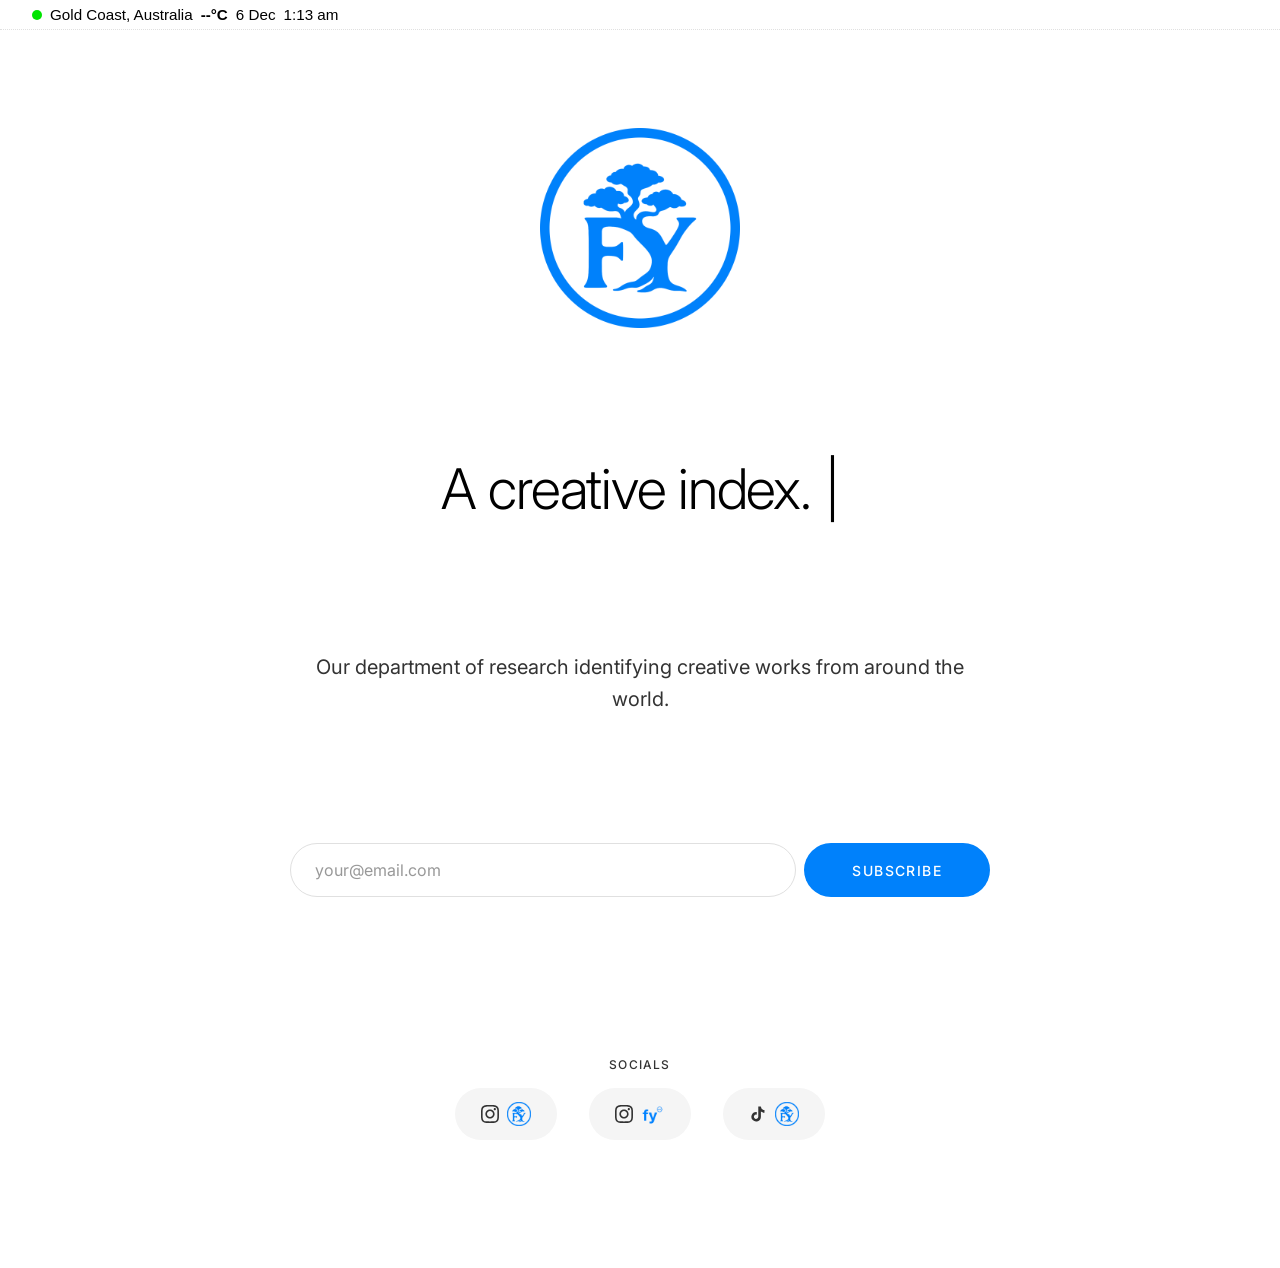
==== index.html @ 46183fb9 "Update" ====
<!DOCTYPE html>
<html lang="en">
<head>
    <meta charset="UTF-8">
    <meta name="viewport" content="width=device-width, initial-scale=1.0, maximum-scale=1.0, user-scalable=no, viewport-fit=cover">
    <meta name="apple-mobile-web-app-capable" content="yes">
    <meta name="apple-mobile-web-app-status-bar-style" content="black-translucent">
    <meta name="format-detection" content="telephone=no">
    <title>FUTUREYOU - A Creative Index</title>
    <meta name="description" content="Our department of research identifying creative works from around the world.">

    <!-- Favicon -->
    <link rel="icon" type="image/png" href="./public/futureyou-logo-green.png">
    <link rel="apple-touch-icon" href="./public/futureyou-logo-green.png">

    <!-- Google Fonts - Inter -->
    <link rel="preconnect" href="https://fonts.googleapis.com">
    <link rel="preconnect" href="https://fonts.gstatic.com" crossorigin>
    <link href="https://fonts.googleapis.com/css2?family=Inter:wght@300;400;500;600&display=swap" rel="stylesheet">

    <link rel="stylesheet" href="styles.css">
</head>
<body>
    <navbar class="site-navbar">
        <!-- This holds the live location, date, and time -->
  <div class="header-meta">
    <!-- This small green dot copies that Hidden-style live status look -->
    <span class="status-dot"></span> 
    <!-- This is where JavaScript will insert the timezone/location text -->
    <span id="header-location">Gold Coast</span>
    <span id="header-temp">--°C</span>
    <!-- Date and time grouped so they stay on the same line when wrapping -->
    <span class="header-datetime"><span id="header-date">Loading date...</span><span id="header-time">Loading time...</span></span>
  </div>
  </navbar>
    <main class="gallery-container">
        <!-- Logo Section -->
        <header class="logo-section">
            <img src="./public/futureyou-logo-green.png" alt="Future You" class="brand-logo">
        </header>

        <!-- Tagline -->
        <section class="tagline-section">
            <h1 class="tagline">
                <span id="typewriter"></span>
                <span class="cursor">|</span>
            </h1>
        </section>

        <!-- Description -->
        <section class="description-section">
            <p class="description">Our department of research identifying creative works from around the world.</p>
        </section>

        <!-- Email Form -->
        <section class="email-section">
            <div id="mc_embed_signup">
                <form action="https://futureyoupsd.us2.list-manage.com/subscribe/post?u=0abd978b85418b3a0f5584ee5&amp;id=96c06edeb6&amp;f_id=0019c2e1f0"
                      method="post"
                      id="mc-embedded-subscribe-form"
                      name="mc-embedded-subscribe-form"
                      class="validate email-form"
                      target="_blank"
                      novalidate>
                    <div class="form-group">
                        <input type="email"
                               name="EMAIL"
                               class="required email"
                               id="mce-EMAIL"
                               required
                               placeholder="your@email.com"
                               aria-label="Email address">
                        <button type="submit"
                                name="subscribe"
                                id="mc-embedded-subscribe"
                                class="subscribe-btn">
                            Subscribe
                        </button>
                    </div>

                    <!-- Honeypot field -->
                    <div aria-hidden="true" style="position: absolute; left: -5000px;">
                        <input type="text" name="b_0abd978b85418b3a0f5584ee5_96c06edeb6" tabindex="-1" value="">
                    </div>

                    <!-- Response messages -->
                    <div id="mce-responses" class="clear foot">
                        <div class="response" id="mce-error-response" style="display: none;"></div>
                        <div class="response" id="mce-success-response" style="display: none;"></div>
                    </div>
                </form>
            </div>
        </section>

        <!-- Footer -->
        <footer class="gallery-footer">
            <h4 class="footer-heading">Socials</h4>
            <div class="social-links">
                <a href="https://www.instagram.com/futureyou.rsrchdpt/" target="_blank" rel="noopener noreferrer" class="social-link">
                    <svg class="social-icon" viewBox="0 0 24 24" fill="currentColor">
                        <path d="M12 2.163c3.204 0 3.584.012 4.85.07 3.252.148 4.771 1.691 4.919 4.919.058 1.265.069 1.645.069 4.849 0 3.205-.012 3.584-.069 4.849-.149 3.225-1.664 4.771-4.919 4.919-1.266.058-1.644.07-4.85.07-3.204 0-3.584-.012-4.849-.07-3.26-.149-4.771-1.699-4.919-4.92-.058-1.265-.07-1.644-.07-4.849 0-3.204.013-3.583.07-4.849.149-3.227 1.664-4.771 4.919-4.919 1.266-.057 1.645-.069 4.849-.069zm0-2.163c-3.259 0-3.667.014-4.947.072-4.358.2-6.78 2.618-6.98 6.98-.059 1.281-.073 1.689-.073 4.948 0 3.259.014 3.668.072 4.948.2 4.358 2.618 6.78 6.98 6.98 1.281.058 1.689.072 4.948.072 3.259 0 3.668-.014 4.948-.072 4.354-.2 6.782-2.618 6.979-6.98.059-1.28.073-1.689.073-4.948 0-3.259-.014-3.667-.072-4.947-.196-4.354-2.617-6.78-6.979-6.98-1.281-.059-1.69-.073-4.949-.073zm0 5.838c-3.403 0-6.162 2.759-6.162 6.162s2.759 6.163 6.162 6.163 6.162-2.759 6.162-6.163c0-3.403-2.759-6.162-6.162-6.162zm0 10.162c-2.209 0-4-1.79-4-4 0-2.209 1.791-4 4-4s4 1.791 4 4c0 2.21-1.791 4-4 4zm6.406-11.845c-.796 0-1.441.645-1.441 1.44s.645 1.44 1.441 1.44c.795 0 1.439-.645 1.439-1.44s-.644-1.44-1.439-1.44z"/>
                    </svg>
                    <img src="./public/futureyou-logo-green.png" alt="FutureYou Research Department" class="brand-icon">
                </a>
                <a href="https://www.instagram.com/futureyou.psd/" target="_blank" rel="noopener noreferrer" class="social-link">
                    <svg class="social-icon" viewBox="0 0 24 24" fill="currentColor">
                        <path d="M12 2.163c3.204 0 3.584.012 4.85.07 3.252.148 4.771 1.691 4.919 4.919.058 1.265.069 1.645.069 4.849 0 3.205-.012 3.584-.069 4.849-.149 3.225-1.664 4.771-4.919 4.919-1.266.058-1.644.07-4.85.07-3.204 0-3.584-.012-4.849-.07-3.26-.149-4.771-1.699-4.919-4.92-.058-1.265-.07-1.644-.07-4.849 0-3.204.013-3.583.07-4.849.149-3.227 1.664-4.771 4.919-4.919 1.266-.057 1.645-.069 4.849-.069zm0-2.163c-3.259 0-3.667.014-4.947.072-4.358.2-6.78 2.618-6.98 6.98-.059 1.281-.073 1.689-.073 4.948 0 3.259.014 3.668.072 4.948.2 4.358 2.618 6.78 6.98 6.98 1.281.058 1.689.072 4.948.072 3.259 0 3.668-.014 4.948-.072 4.354-.2 6.782-2.618 6.979-6.98.059-1.28.073-1.689.073-4.948 0-3.259-.014-3.667-.072-4.947-.196-4.354-2.617-6.78-6.979-6.98-1.281-.059-1.69-.073-4.949-.073zm0 5.838c-3.403 0-6.162 2.759-6.162 6.162s2.759 6.163 6.162 6.163 6.162-2.759 6.162-6.163c0-3.403-2.759-6.162-6.162-6.162zm0 10.162c-2.209 0-4-1.79-4-4 0-2.209 1.791-4 4-4s4 1.791 4 4c0 2.21-1.791 4-4 4zm6.406-11.845c-.796 0-1.441.645-1.441 1.44s.645 1.44 1.441 1.44c.795 0 1.439-.645 1.439-1.44s-.644-1.44-1.439-1.44z"/>
                    </svg>
                    <img src="./public/fypsd26logo.png" alt="FutureYou PSD" class="brand-icon">
                </a>
                <a href="https://www.tiktok.com/@futureyou_rsrchdpt" target="_blank" rel="noopener noreferrer" class="social-link">
                    <svg class="social-icon" viewBox="0 0 24 24" fill="currentColor">
                        <path d="M19.59 6.69a4.83 4.83 0 0 1-3.77-4.25V2h-3.45v13.67a2.89 2.89 0 0 1-5.2 1.74 2.89 2.89 0 0 1 2.31-4.64 2.93 2.93 0 0 1 .88.13V9.4a6.84 6.84 0 0 0-1-.05A6.33 6.33 0 0 0 5 20.1a6.34 6.34 0 0 0 10.86-4.43v-7a8.16 8.16 0 0 0 4.77 1.52v-3.4a4.85 4.85 0 0 1-1-.1z"/>
                    </svg>
                    <img src="./public/futureyou-logo-green.png" alt="FutureYou Research Department" class="brand-icon">
                </a>
            </div>
        </footer>
    </main>

    <script src="script.js"></script>
</body>
</html>
---- styles.css ----
/* ===================================
   FUTUREYOU - Premium Art Gallery Landing Page
   Design: Minimal, luxury, black & white with blue accents
   =================================== */

/* CSS Variables - Design System */
:root {
  /* Colors */
  --color-white: #FFFFFF;
  --color-black: #000000;
  --color-gray-light: #F5F5F5;
  --color-gray-medium: #E0E0E0;
  --color-gray-dark: #333333;
  --color-blue: #0081fb;
  --color-blue-hover: #0070db;
  --color-blue-active: #0060bb;

  /* Spacing (8px base) */
  --space-xs: 0.5rem;     /* 8px */
  --space-sm: 1rem;       /* 16px */
  --space-md: 2rem;       /* 32px */
  --space-lg: 4rem;       /* 64px */
  --space-xl: 6rem;       /* 96px */
  --space-2xl: 8rem;      /* 128px */

  /* Typography */
  --font-primary: 'Inter', -apple-system, BlinkMacSystemFont, 'SF Pro Display', 'Helvetica Neue', Arial, sans-serif;

  /* Transitions */
  --transition-fast: 150ms cubic-bezier(0.4, 0, 0.2, 1);
  --transition-normal: 300ms cubic-bezier(0.4, 0, 0.2, 1);
  --transition-slow: 500ms cubic-bezier(0.4, 0, 0.2, 1);
}

/* ===================================
   Reset & Base Styles
   =================================== */

*,
*::before,
*::after {
  margin: 0;
  padding: 0;
  box-sizing: border-box;
}

html {
  scroll-behavior: smooth;
}

body {
  font-family: var(--font-primary);
  color: var(--color-black);
  background: var(--color-white);
  -webkit-font-smoothing: antialiased;
  -moz-osx-font-smoothing: grayscale;
  overflow-x: hidden;
}

.site-navbar {
  position: fixed;
  top: 0;
  left: 0;
  padding: 6px var(--space-md);
  width: 100%;
  background: var(--color-white);
  border-bottom: 1px dotted var(--color-gray-medium);
  z-index: 1000;
}

  /* This styles the middle meta section */
  .header-meta {
    display: flex; /* Places the dot and text in a row */
    align-items: center; /* Vertically aligns them */
    gap: 0.5rem; /* Adds space between each item */
    font-size: 0.95rem; /* Slightly smaller text */
    font-weight: 500; /* Gives the text medium thickness */
    max-width: var(--max); /* Match page width */
    margin: 0 auto; /* Center */
    padding: 14px var(--pad); /* Spacing */
    font-family: "Helvetica Neue", sans-serif; /* A bit more personality for the meta */
  }
  
  .header-datetime {
    display: flex;
    flex-wrap: nowrap; /* Keeps date and time on the same line */
    justify-content: flex-start; /* Aligns date and time to the left */
    flex-basis: auto; /* Allows date and time to take up necessary space without forcing it to wrap */
    gap: 0.5rem;
    color: var(--muted);
  }
  
  /* This creates the small green live-status dot */
  @keyframes pulse {
    0%, 100% { box-shadow: 0 0 0 0 rgba(0, 228, 0, 0.5); }
    50%       { box-shadow: 0 0 0 5px rgba(0, 228, 0, 0); }
  }
  
  .status-dot {
    width: 10px;
    height: 10px;
    background-color: rgb(0, 228, 0);
    border-radius: 50%;
    display: inline-block;
    transition: 0.5s ease;
    animation: pulse 2s ease-in-out infinite;
  }
  
  .status-dot:hover {
    background-color: rgb(0, 200, 0); /* Darkens the dot on hover for interactivity */
    transform: scale(1.5); /* Slightly enlarges the dot on hover */
  }
  
  /* This styles the temperature text */
  #header-temp {
    font-weight: 600;
  }
  
  /* This improves the layout on smaller screens */
  @media (max-width: 768px) {
    .header-meta {
      flex-direction: row; /* Stacks the items vertically on small screens */
      align-items: flex-start; /* Aligns items to the left */
      justify-content: center;
    }
  }

img {
  max-width: 100%;
  height: auto;
  display: block;
}

button {
  font-family: inherit;
  border: none;
  cursor: pointer;
}

input {
  font-family: inherit;
}

a {
  text-decoration: none;
  color: inherit;
}

/* ===================================
   Main Layout
   =================================== */

.gallery-container {
  min-height: 100vh;
  min-height: 100dvh; /* Dynamic viewport height for mobile */
  display: flex;
  flex-direction: column;
  justify-content: center;
  align-items: center;
  padding: var(--space-lg) var(--space-md);
  gap: var(--space-xl);
}

.logo-section,
.tagline-section,
.description-section,
.email-section {
  width: 100%;
  max-width: 600px;
  text-align: center;
}

/* ===================================
   Logo Section
   =================================== */

.logo-section {
  display: flex;
  justify-content: center;
  align-items: center;
}

.brand-logo {
  width: clamp(120px, 30vw, 200px);
  height: auto;
  object-fit: contain;
}

/* ===================================
   Typography
   =================================== */

.tagline {
  font-size: clamp(2rem, 5vw, 3.5rem);
  font-weight: 300;
  letter-spacing: -0.02em;
  line-height: 1.2;
  color: var(--color-black);
  margin: 0;
}

.cursor {
  display: inline-block;
  animation: blink 1s step-end infinite;
  margin-left: 2px;
}

.cursor.hide {
  opacity: 0;
}

@keyframes blink {
  0%, 50% {
    opacity: 1;
  }
  51%, 100% {
    opacity: 0;
  }
}

.description {
  font-size: clamp(1rem, 2vw, 1.25rem);
  font-weight: 400;
  line-height: 1.6;
  color: var(--color-gray-dark);
  margin: 0;
}

/* ===================================
   Email Form
   =================================== */

.email-section {
  width: 100%;
}

#mc_embed_signup {
  width: 100%;
}

.email-form {
  width: 100%;
}

.form-group {
  display: flex;
  flex-direction: column;
  gap: var(--space-xs);
  width: 100%;
}

#mce-EMAIL {
  width: 100%;
  padding: 1rem 1.5rem;
  background: transparent;
  border: 1px solid var(--color-gray-medium);
  border-radius: 50px;
  font-family: var(--font-primary);
  font-size: 16px; /* Prevents iOS zoom */
  color: var(--color-black);
  text-align: center;
  transition: all var(--transition-normal);
}

#mce-EMAIL:focus {
  outline: none;
  border-color: var(--color-blue);
  text-align: left;
  background: var(--color-white);
}

#mce-EMAIL::placeholder {
  color: var(--color-gray-dark);
  opacity: 0.5;
}

/* Input has content - align left */
#mce-EMAIL:not(:placeholder-shown) {
  text-align: left;
}

.subscribe-btn {
  width: 100%;
  padding: 1rem 2rem;
  background: var(--color-blue);
  border: none;
  border-radius: 50px;
  color: var(--color-white);
  font-family: var(--font-primary);
  font-weight: 500;
  font-size: 0.875rem;
  text-transform: uppercase;
  letter-spacing: 0.1em;
  cursor: pointer;
  transition: all var(--transition-normal);
}

.subscribe-btn:hover {
  background: var(--color-blue-hover);
  transform: translateY(-2px);
  box-shadow: 0 4px 12px rgba(0, 129, 251, 0.2);
}

.subscribe-btn:active {
  background: var(--color-blue-active);
  transform: translateY(0);
  box-shadow: 0 2px 6px rgba(0, 129, 251, 0.15);
}

.subscribe-btn:disabled {
  opacity: 0.6;
  cursor: not-allowed;
  transform: none;
}

/* Response messages */
.response {
  margin-top: var(--space-sm);
  padding: 0.75rem 1rem;
  font-size: 0.875rem;
  text-align: center;
  border-radius: 0;
}

#mce-error-response {
  background: #fee;
  color: #c33;
  border: 1px solid #fcc;
}

#mce-success-response {
  background: #efe;
  color: #3c3;
  border: 1px solid #cfc;
}

/* ===================================
   Footer
   =================================== */

.gallery-footer {
  margin-top: auto;
  padding-top: var(--space-md);
  display: flex;
  flex-direction: column;
  align-items: center;
  gap: var(--space-sm);
}

.footer-heading {
  font-size: 0.75rem;
  font-weight: 500;
  text-transform: uppercase;
  letter-spacing: 0.1em;
  color: var(--color-gray-dark);
  margin: 0;
}

.social-links {
  display: flex;
  flex-direction: column;
  gap: var(--space-sm);
  align-items: center;
}

.social-link {
  display: inline-flex;
  align-items: center;
  gap: 0.5rem;
  color: var(--color-gray-dark);
  text-decoration: none;
  font-size: 0.875rem;
  font-weight: 400;
  padding: 0.75rem 1.5rem;
  background: var(--color-gray-light);
  border-radius: 50px;
  border: 2px solid transparent;
  transition: all var(--transition-normal);
}

.social-link:hover {
  color: var(--color-black);
  border-color: var(--color-blue);
  background: var(--color-white);
}

.social-icon {
  width: 18px;
  height: 18px;
  flex-shrink: 0;
  color: inherit;
}

.brand-icon {
  height: 24px;
  width: auto;
  object-fit: contain;
  flex-shrink: 0;
}

/* ===================================
   Animations
   =================================== */

@keyframes fadeInUp {
  from {
    opacity: 0;
    transform: translateY(20px);
  }
  to {
    opacity: 1;
    transform: translateY(0);
  }
}

.logo-section {
  animation: fadeInUp var(--transition-slow) ease-out;
}

.tagline-section {
  animation: fadeInUp var(--transition-slow) ease-out 0.1s both;
}

.description-section {
  animation: fadeInUp var(--transition-slow) ease-out 0.2s both;
}

.email-section {
  animation: fadeInUp var(--transition-slow) ease-out 0.3s both;
}

.gallery-footer {
  animation: fadeInUp var(--transition-slow) ease-out 0.4s both;
}

/* ===================================
   Focus Styles (Accessibility)
   =================================== */

*:focus-visible {
  outline: 2px solid var(--color-blue);
  outline-offset: 2px;
}

button:focus-visible,
input:focus-visible {
  outline: 2px solid var(--color-blue);
  outline-offset: 2px;
}

/* ===================================
   Responsive Breakpoints
   =================================== */

/* Tablet: 768px+ */
@media (min-width: 768px) {
  .gallery-container {
    gap: var(--space-2xl);
    padding: var(--space-xl) var(--space-lg);
  }

  .form-group {
    flex-direction: row;
  }

  #mce-EMAIL {
    flex: 1;
    text-align: left;
  }

  .subscribe-btn {
    width: auto;
    flex-shrink: 0;
    padding: 1rem 3rem;
  }

  .social-links {
    flex-direction: row;
    gap: var(--space-md);
  }
}

/* Desktop: 1024px+ */
@media (min-width: 1024px) {
  .gallery-container {
    padding: var(--space-2xl) var(--space-xl);
  }

  .logo-section,
  .tagline-section,
  .description-section,
  .email-section {
    max-width: 700px;
  }

  .tagline {
    font-size: clamp(2.5rem, 5vw, 3.5rem);
  }

  .description {
    font-size: clamp(1.125rem, 2vw, 1.25rem);
  }
}

/* Large Desktop: 1440px+ */
@media (min-width: 1440px) {
  .gallery-container {
    gap: 10rem;
  }

  .logo-section,
  .tagline-section,
  .description-section,
  .email-section {
    max-width: 800px;
  }

  .brand-logo {
    width: clamp(180px, 30vw, 240px);
  }
}

/* Ultra-wide: 1920px+ */
@media (min-width: 1920px) {
  .gallery-container {
    gap: 12rem;
  }
}

/* ===================================
   Instagram Browser Compatibility
   =================================== */

.instagram-browser #mce-EMAIL {
  text-align: left !important;
}

.instagram-browser #mce-EMAIL:focus {
  -webkit-text-align-last: left !important;
  text-align-last: left !important;
}

/* ===================================
   Accessibility - Reduced Motion
   =================================== */

@media (prefers-reduced-motion: reduce) {
  *,
  *::before,
  *::after {
    animation-duration: 0.01ms !important;
    animation-iteration-count: 1 !important;
    transition-duration: 0.01ms !important;
    scroll-behavior: auto !important;
  }

  .cursor {
    animation: none !important;
  }
}

/* ===================================
   High Contrast Mode Support
   =================================== */

@media (prefers-contrast: high) {
  :root {
    --color-gray-medium: #999999;
  }

  #mce-EMAIL {
    border-width: 2px;
  }

  .subscribe-btn {
    border: 2px solid var(--color-white);
  }
}

/* ===================================
   Print Styles
   =================================== */

@media print {
  .gallery-container {
    min-height: auto;
    padding: 2rem;
  }

  .subscribe-btn {
    display: none;
  }

  * {
    animation: none !important;
    transition: none !important;
  }
}
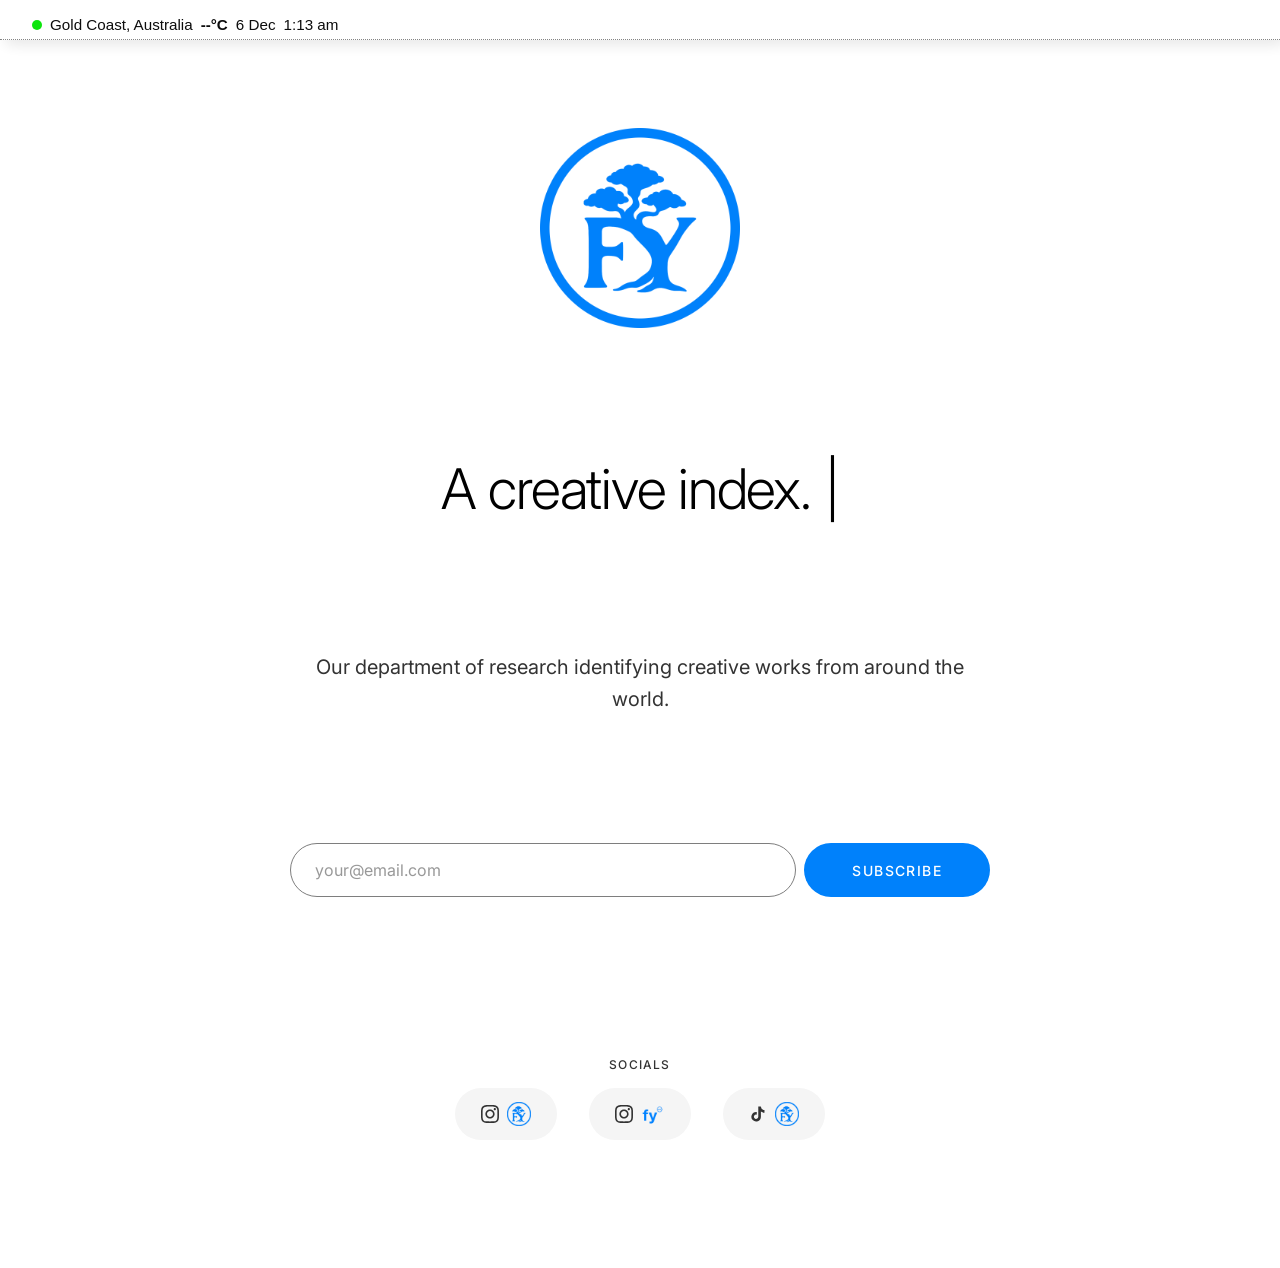
==== commit 9a2bfdb4: "Update" ====
--- a/index.html
+++ b/index.html
@@ -36,7 +36,7 @@
     <main class="gallery-container">
         <!-- Logo Section -->
         <header class="logo-section">
-            <img src="./public/futureyou-logo-green.png" alt="Future You" class="brand-logo">
+            <a href="archive.html"><img src="./public/futureyou-logo-green.png" alt="Future You" class="brand-logo"></a>
         </header>
 
         <!-- Tagline -->
@@ -96,7 +96,7 @@
         <footer class="gallery-footer">
             <h4 class="footer-heading">Socials</h4>
             <div class="social-links">
-                <a href="https://www.instagram.com/futureyou.rsrchdpt/" target="_blank" rel="noopener noreferrer" class="social-link">
+                <a href="https://www.instagram.com/futureyou.rsrch/" target="_blank" rel="noopener noreferrer" class="social-link">
                     <svg class="social-icon" viewBox="0 0 24 24" fill="currentColor">
                         <path d="M12 2.163c3.204 0 3.584.012 4.85.07 3.252.148 4.771 1.691 4.919 4.919.058 1.265.069 1.645.069 4.849 0 3.205-.012 3.584-.069 4.849-.149 3.225-1.664 4.771-4.919 4.919-1.266.058-1.644.07-4.85.07-3.204 0-3.584-.012-4.849-.07-3.26-.149-4.771-1.699-4.919-4.92-.058-1.265-.07-1.644-.07-4.849 0-3.204.013-3.583.07-4.849.149-3.227 1.664-4.771 4.919-4.919 1.266-.057 1.645-.069 4.849-.069zm0-2.163c-3.259 0-3.667.014-4.947.072-4.358.2-6.78 2.618-6.98 6.98-.059 1.281-.073 1.689-.073 4.948 0 3.259.014 3.668.072 4.948.2 4.358 2.618 6.78 6.98 6.98 1.281.058 1.689.072 4.948.072 3.259 0 3.668-.014 4.948-.072 4.354-.2 6.782-2.618 6.979-6.98.059-1.28.073-1.689.073-4.948 0-3.259-.014-3.667-.072-4.947-.196-4.354-2.617-6.78-6.979-6.98-1.281-.059-1.69-.073-4.949-.073zm0 5.838c-3.403 0-6.162 2.759-6.162 6.162s2.759 6.163 6.162 6.163 6.162-2.759 6.162-6.163c0-3.403-2.759-6.162-6.162-6.162zm0 10.162c-2.209 0-4-1.79-4-4 0-2.209 1.791-4 4-4s4 1.791 4 4c0 2.21-1.791 4-4 4zm6.406-11.845c-.796 0-1.441.645-1.441 1.44s.645 1.44 1.441 1.44c.795 0 1.439-.645 1.439-1.44s-.644-1.44-1.439-1.44z"/>
                     </svg>
--- a/styles.css
+++ b/styles.css
@@ -9,7 +9,7 @@
   --color-white: #FFFFFF;
   --color-black: #000000;
   --color-gray-light: #F5F5F5;
-  --color-gray-medium: #E0E0E0;
+  --color-gray-medium: #7e7e7e;
   --color-gray-dark: #333333;
   --color-blue: #0081fb;
   --color-blue-hover: #0070db;
@@ -25,6 +25,7 @@
 
   /* Typography */
   --font-primary: 'Inter', -apple-system, BlinkMacSystemFont, 'SF Pro Display', 'Helvetica Neue', Arial, sans-serif;
+  --font-secondary: 'Helvetica neue', Poppins, -apple-system, BlinkMacSystemFont, 'SF Pro Display', 'Helvetica Neue', Arial, sans-serif;
 
   /* Transitions */
   --transition-fast: 150ms cubic-bezier(0.4, 0, 0.2, 1);
@@ -66,19 +67,181 @@
   background: var(--color-white);
   border-bottom: 1px dotted var(--color-gray-medium);
   z-index: 1000;
+  display: flex;
+  flex-direction: column;
+  align-items: flex-start;
+  opacity: 0.95;
+  box-shadow: 5px 5px 15px rgba(0, 0, 0, 0.1);
+  box-sizing: border-box;
+}
+
+.navbar-top-row {
+  display: flex;
+  align-items: center;
+  justify-content: space-between;
+  width: 100%;
+}
+
+/* Hamburger button */
+.hamburger {
+  background: none;
+  border: none;
+  font-family: var(--font-secondary);
+  font-size: 1rem;
+  font-weight: 500;
+  color: var(--color-black);
+  cursor: pointer;
+  padding: 0;
+  letter-spacing: 0.05em;
+  display: none; /* Hidden on desktop */
+}
+
+/* Mobile menu drawer */
+.mobile-menu {
+  position: fixed;
+  top: 0;
+  right: -100%;
+  width: 260px;
+  height: 100%;
+  background: var(--color-white);
+  border-left: 1px dotted var(--color-gray-medium);
+  z-index: 1100;
+  display: flex;
+  flex-direction: column;
+  padding: 2rem 1.5rem;
+  transition: right 0.25s ease;
+}
+
+.mobile-menu.open {
+  right: 0;
+}
+
+.mobile-menu-close {
+  background: none;
+  border: none;
+  font-family: var(--font-secondary);
+  font-size: 1rem;
+  font-weight: 500;
+  color: var(--color-black);
+  cursor: pointer;
+  padding: 0;
+  align-self: flex-end;
+}
+
+.mobile-nav {
+  display: flex;
+  flex-direction: column;
+  gap: 1.5rem;
+  margin-top: 1.5rem;
+}
+
+.mobile-nav-link {
+  font-family: var(--font-secondary);
+  font-size: 1rem;
+  font-weight: 500;
+  color: var(--color-gray-dark);
+  text-decoration: none;
+  letter-spacing: 0.03em;
+  padding-bottom: 1rem;
+  border-bottom: 1px dotted var(--color-gray-medium);
+}
+
+.mobile-nav-link.active {
+  color: var(--color-black);
+  font-weight: 600;
+}
+
+.mobile-nav-link:hover {
+  color: var(--color-black);
+}
+
+/* Overlay behind the drawer */
+.mobile-menu-overlay {
+  display: none;
+  position: fixed;
+  inset: 0;
+  background: rgba(0, 0, 0, 0.2);
+  z-index: 1050;
+}
+
+.mobile-menu-overlay.open {
+  display: block;
+}
+
+/* Desktop nav */
+.desktop-nav {
+  display: flex;
+  align-items: center;
+  gap: 1.5rem;
+}
+
+.desktop-nav-link {
+  font-family: var(--font-secondary);
+  font-size: 0.9rem;
+  font-weight: 500;
+  color: var(--color-gray-dark);
+  text-decoration: none;
+  letter-spacing: 0.03em;
+  padding-bottom: 2px;
+  border-bottom: 1px dotted transparent;
+}
+
+.desktop-nav-link.active {
+  color: var(--color-black);
+  font-weight: 600;
+  border-bottom-color: var(--color-black);
+}
+
+.desktop-nav-link:hover {
+  color: var(--color-black);
+  border-bottom-color: var(--color-gray-medium);
+}
+
+/* Show hamburger on mobile, hide desktop nav */
+@media (max-width: 768px) {
+  .hamburger {
+    display: block;
+  }
+
+  .desktop-nav {
+    display: none;
+  }
+}
+
+.brand {
+  display: flex;
+  align-items: baseline;
+  gap: 0.5rem;
+  flex-wrap: nowrap;
+  white-space: nowrap;
+  
+}
+
+.wordmark {
+  font-family: var(--font-secondary);
+  font-size: 1rem;
+  font-weight: 500;
+  color: var(--color-black);
+}
+
+.byline {
+  font-family: var(--font-secondary);
+  font-size: 0.8rem;
+  font-weight: 475;
+  color: var(--muted);
 }
 
   /* This styles the middle meta section */
   .header-meta {
-    display: flex; /* Places the dot and text in a row */
-    align-items: center; /* Vertically aligns them */
-    gap: 0.5rem; /* Adds space between each item */
-    font-size: 0.95rem; /* Slightly smaller text */
-    font-weight: 500; /* Gives the text medium thickness */
-    max-width: var(--max); /* Match page width */
-    margin: 0 auto; /* Center */
-    padding: 14px var(--pad); /* Spacing */
-    font-family: "Helvetica Neue", sans-serif; /* A bit more personality for the meta */
+    display: flex;
+    align-items: center;
+    margin-top: 10px;
+    gap: 0.5rem;
+    font-size: 0.95rem;
+    font-weight: 500;
+    font-family: "Helvetica Neue", sans-serif;
+    flex-wrap: nowrap;
+    white-space: nowrap;
   }
   
   .header-datetime {
@@ -123,6 +286,23 @@
       align-items: flex-start; /* Aligns items to the left */
       justify-content: center;
     }
+  }
+
+  /* Mobile Layout */
+  @media screen and (max-width: 480px) {
+    .header-meta {
+      flex-direction: row; /* Stacks the items vertically on mobile */
+      align-items: center; /* Centers items on mobile */
+      gap: 0.25rem; /* Reduces gap for mobile */
+      
+    }
+    
+    .header-datetime {
+      justify-content: center; /* Centers date and time on mobile */
+      gap: .25rem; /* Reduces gap for mobile */
+      
+    }
+    
   }
 
 img {
@@ -596,3 +776,89 @@
     transition: none !important;
   }
 }
+
+
+/* Archive HTML Styling */
+
+.archive-section {
+  margin: 100px auto; /* To avoid overlap with fixed navbar */;
+  display: flex;
+  flex-direction: column;
+  gap: var(--space-lg);
+  text-align: left;
+  font-family: var(--font-secondary);
+  padding: 15px;
+}
+
+.archive-header {
+  font-size: 1.5rem;
+  font-weight: 600;
+  color: var(--color-black);
+}
+
+.archive-description {
+  font-size: 1.7rem;
+  color: var(--color-gray-dark);
+  margin-top: -50px; /* Negative margin to pull description up closer to header */
+  margin-bottom: var(--space-md);
+}
+
+.archive-table {
+  width: 100%;
+  border-collapse: collapse;
+  margin: 20px auto;
+  line-height: 1.5;
+  font-family: var(--font-secondary);
+  font-size: 0.9rem;
+}
+
+.archive-table thead tr {
+  border-bottom: 1px solid var(--color-black);
+}
+
+.archive-table th {
+  text-align: left;
+  font-weight: 600;
+  font-size: 0.75rem;
+  text-transform: uppercase;
+  letter-spacing: 0.05em;
+  padding: 0 1rem 0.6rem 0;
+  color: var(--color-gray-medium);
+  white-space: nowrap;
+}
+
+.archive-table td {
+  padding: 0.75rem 1rem 0.75rem 0;
+  vertical-align: middle;
+  color: var(--color-gray-dark);
+  border-bottom: 1px dotted var(--color-gray-medium);
+}
+
+.archive-table tbody tr:last-child td {
+  border-bottom: none;
+}
+
+.archive-table td:first-child,
+.archive-table th:first-child {
+  color: var(--color-black);
+  font-weight: 500;
+}
+
+.archive-table td a {
+  color: var(--color-blue);
+  text-decoration: none;
+  font-weight: 500;
+}
+
+.archive-table td a:hover {
+  text-decoration: underline;
+}
+
+legend {
+  font-size: 1.05rem;
+  font-weight: 500;
+  color: var(--color-gray-medium);
+  margin-bottom: var(--space-md);
+  text-wrap: none;
+}
+
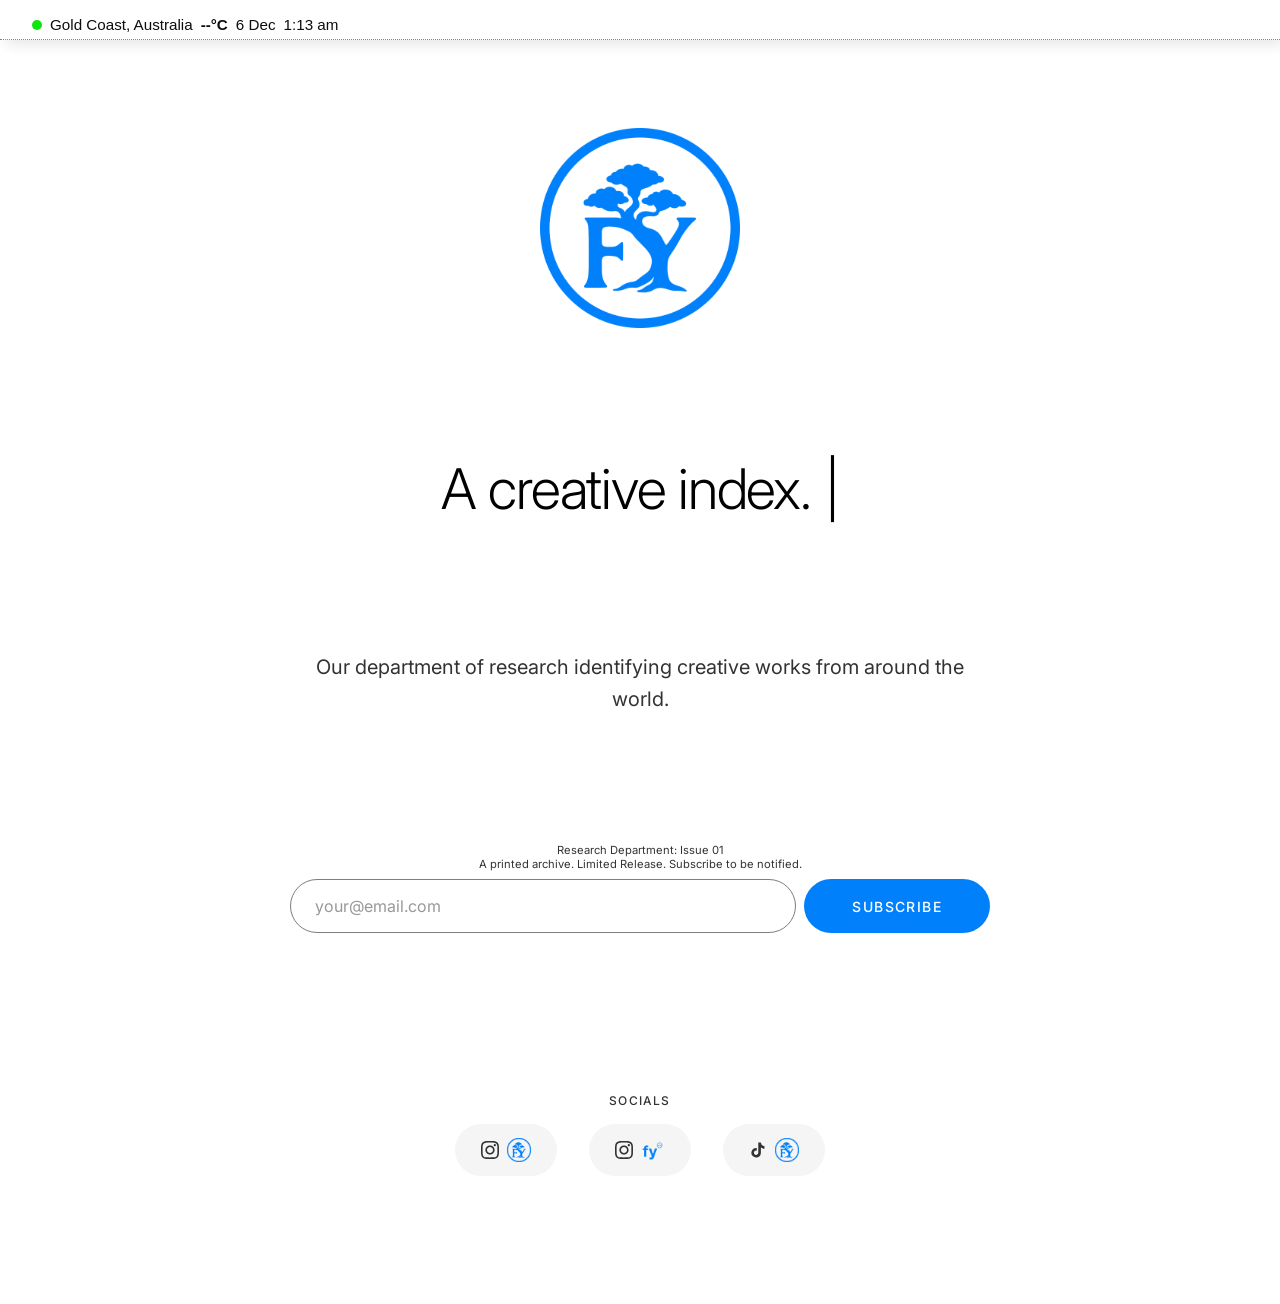
==== commit 5ab566d2: "update" ====
--- a/index.html
+++ b/index.html
@@ -54,13 +54,15 @@
 
         <!-- Email Form -->
         <section class="email-section">
+            <div class="email-home-form-text">
+                <p>Research Department: Issue 01</p><span>A printed archive. Limited Release.</span> <p>Subscribe to be notified.</p>
+              </div>
             <div id="mc_embed_signup">
                 <form action="https://futureyoupsd.us2.list-manage.com/subscribe/post?u=0abd978b85418b3a0f5584ee5&amp;id=96c06edeb6&amp;f_id=0019c2e1f0"
                       method="post"
                       id="mc-embedded-subscribe-form"
                       name="mc-embedded-subscribe-form"
                       class="validate email-form"
-                      target="_blank"
                       novalidate>
                     <div class="form-group">
                         <input type="email"
--- a/styles.css
+++ b/styles.css
@@ -459,6 +459,23 @@
   text-align: left;
 }
 
+.email-home-form-text {
+  font-size: 0.7rem;
+  color: var(--color-gray-dark);
+  margin-bottom: var(--space-xs);
+}
+
+.email-home-form-text p:first-child {
+  display: block;
+  margin: 0;
+}
+
+.email-home-form-text p:last-child,
+.email-home-form-text span {
+  display: inline;
+  margin: 0;
+}
+
 .subscribe-btn {
   width: 100%;
   padding: 1rem 2rem;
@@ -781,13 +798,15 @@
 /* Archive HTML Styling */
 
 .archive-section {
-  margin: 100px auto; /* To avoid overlap with fixed navbar */;
+  margin: 100px auto 2rem;
   display: flex;
   flex-direction: column;
   gap: var(--space-lg);
   text-align: left;
   font-family: var(--font-secondary);
-  padding: 15px;
+  padding: 1rem 1rem 2rem;
+  max-width: 100%;
+  box-sizing: border-box;
 }
 
 .archive-header {
@@ -797,16 +816,19 @@
 }
 
 .archive-description {
-  font-size: 1.7rem;
-  color: var(--color-gray-dark);
-  margin-top: -50px; /* Negative margin to pull description up closer to header */
+  font-size: 1.2rem;
+  color: var(--color-gray-dark);
+  margin-top: -1rem;
   margin-bottom: var(--space-md);
 }
 
+.archive-table-wrapper {
+  width: 100%;
+}
+
 .archive-table {
   width: 100%;
   border-collapse: collapse;
-  margin: 20px auto;
   line-height: 1.5;
   font-family: var(--font-secondary);
   font-size: 0.9rem;
@@ -855,10 +877,122 @@
 }
 
 legend {
-  font-size: 1.05rem;
+  font-size: 0.75rem;
   font-weight: 500;
   color: var(--color-gray-medium);
   margin-bottom: var(--space-md);
-  text-wrap: none;
-}
-
+  display: block;
+}
+
+/* Archive page — email + footer overrides */
+.archive-email-section {
+  padding: 0 1rem;
+  max-width: 480px;
+}
+
+.email-form-text {
+  font-size: 0.7rem;
+  color: var(--color-gray-dark);
+  margin-bottom: var(--space-xs);
+}
+
+.email-form-text p:first-child {
+  display: block;
+  margin: 0;
+}
+
+.email-form-text p:last-child,
+.email-form-text span {
+  display: inline;
+  margin: 0;
+}
+
+.archive-email-section .form-group {
+  flex-direction: row;
+  gap: 0.5rem;
+}
+
+.archive-email-section #mce-EMAIL {
+  flex: 1;
+  padding: 0.6rem 1rem;
+  font-size: 0.875rem;
+  text-align: left;
+  border-radius: 4px;
+}
+
+.archive-email-section .subscribe-btn {
+  width: auto;
+  padding: 0.6rem 1.25rem;
+  font-size: 0.75rem;
+  border-radius: 4px;
+  flex-shrink: 0;
+}
+
+.archive-footer {
+  padding: 1rem 1rem 2rem;
+  align-items: flex-start;
+  margin-top: 1.5rem;
+  border-top: 1px dotted var(--color-gray-medium);
+}
+
+.archive-footer .social-links {
+  flex-direction: row;
+  gap: 0.5rem;
+}
+
+.archive-footer .social-link {
+  padding: 0.4rem 0.75rem;
+  font-size: 0.75rem;
+  border-radius: 4px;
+  gap: 0.35rem;
+}
+
+.archive-footer .social-icon {
+  width: 13px;
+  height: 13px;
+}
+
+.archive-footer .brand-icon {
+  height: 16px;
+}
+
+.archive-footer .footer-heading {
+  font-size: 0.65rem;
+  margin-bottom: 0.5rem;
+}
+
+@media (max-width: 768px) {
+  .archive-section {
+    margin-top: 80px;
+    padding: 1rem 0.75rem 2rem;
+    gap: 1rem;
+  }
+
+  .archive-header {
+    font-size: 1.2rem;
+  }
+
+  .archive-description {
+    font-size: 1rem;
+    margin-top: -0.5rem;
+  }
+
+  .archive-table {
+    font-size: 0.65rem;
+  }
+
+  .archive-table th {
+    font-size: 0.55rem;
+    padding: 0 0.4rem 0.5rem 0;
+  }
+
+  .archive-table td {
+    padding: 0.6rem 0.4rem 0.6rem 0;
+  }
+}
+
+.table-footer-text {
+  font-size: 0.75rem;
+  color: var(--color-gray-dark);
+  margin-top: var(--space-sm);
+}
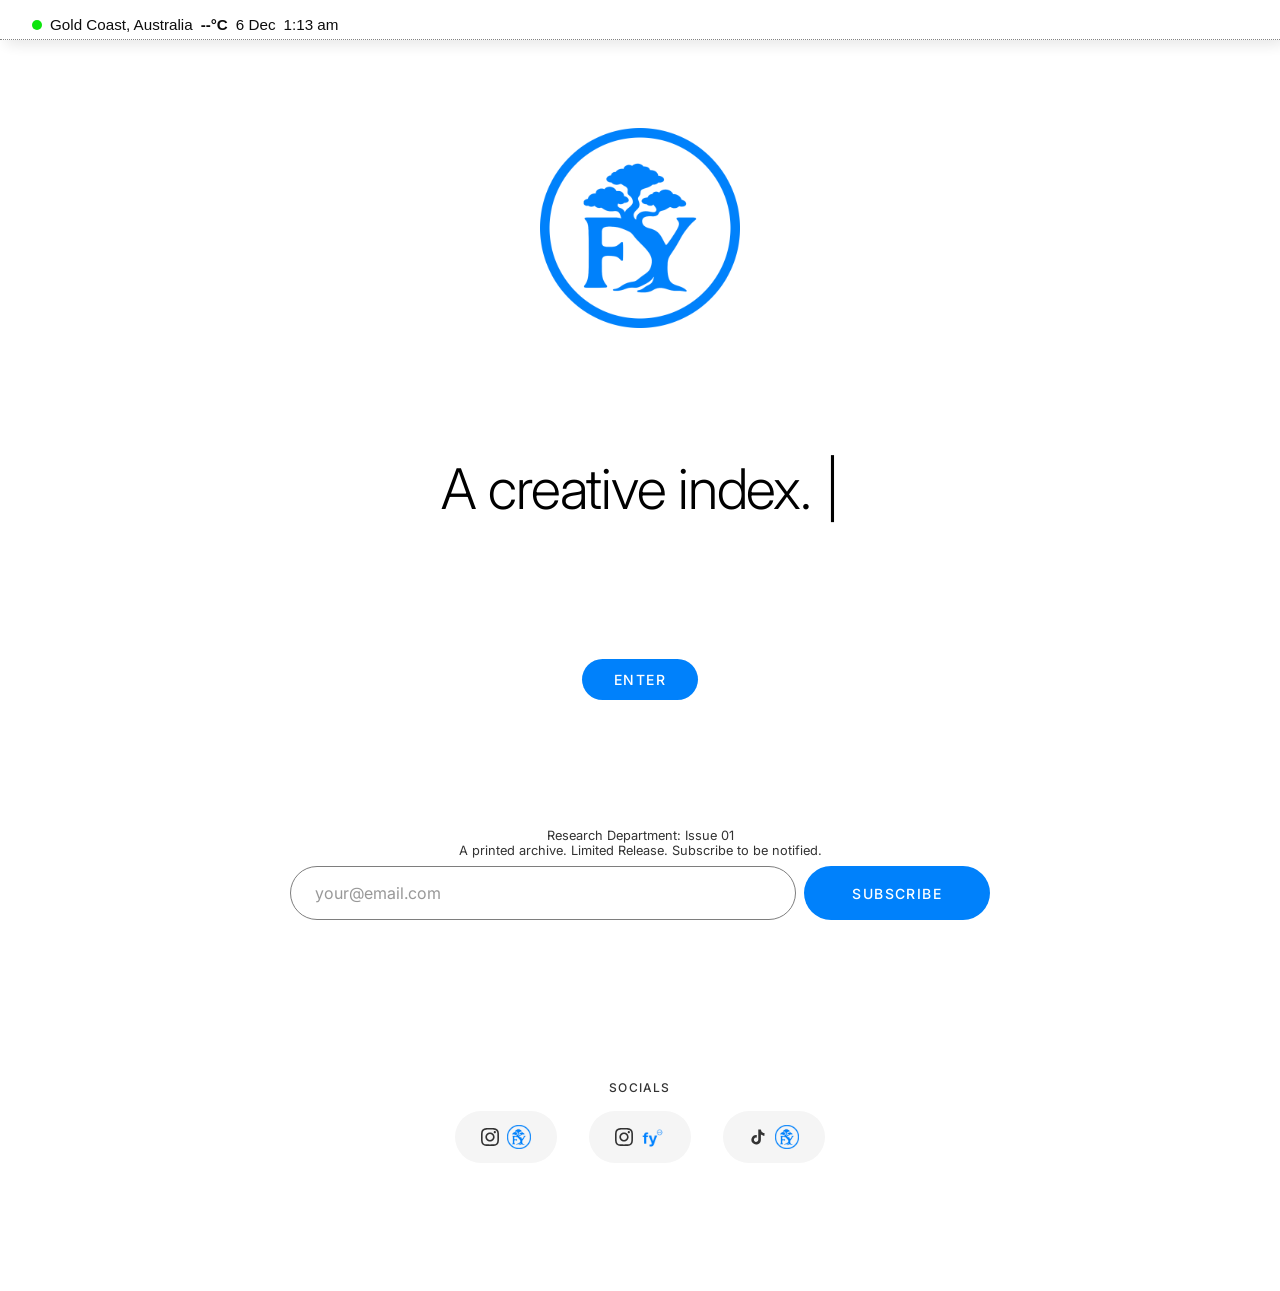
==== commit 3d39e9be: "update" ====
--- a/index.html
+++ b/index.html
@@ -47,10 +47,12 @@
             </h1>
         </section>
 
-        <!-- Description -->
+        <!-- Description 
         <section class="description-section">
             <p class="description">Our department of research identifying creative works from around the world.</p>
-        </section>
+        </section> -->
+
+        <a class="home-btn" href="archive.html">Enter</a>
 
         <!-- Email Form -->
         <section class="email-section">
--- a/styles.css
+++ b/styles.css
@@ -406,6 +406,29 @@
   margin: 0;
 }
 
+/* Home Enter Button */
+.home-btn {
+  margin-top: var(--space-xs);
+  padding: 0.75rem 2rem;
+  background: var(--color-blue);
+  border: none;
+  border-radius: 50px;
+  color: var(--color-white);
+  font-family: var(--font-primary);
+  font-weight: 500;
+  font-size: 0.875rem;
+  text-transform: uppercase;
+  letter-spacing: 0.1em;
+  cursor: pointer;
+  transition: 0.5s ease;
+}
+
+.home-btn:hover {
+  background: var(--color-blue-hover);
+  transform: translateY(-2px);
+  box-shadow: 0 4px 12px rgba(0, 129, 251, 0.2);
+}
+
 /* ===================================
    Email Form
    =================================== */
@@ -460,7 +483,7 @@
 }
 
 .email-home-form-text {
-  font-size: 0.7rem;
+  font-size: 0.8rem;
   color: var(--color-gray-dark);
   margin-bottom: var(--space-xs);
 }
@@ -891,7 +914,7 @@
 }
 
 .email-form-text {
-  font-size: 0.7rem;
+  font-size: 0.8rem;
   color: var(--color-gray-dark);
   margin-bottom: var(--space-xs);
 }
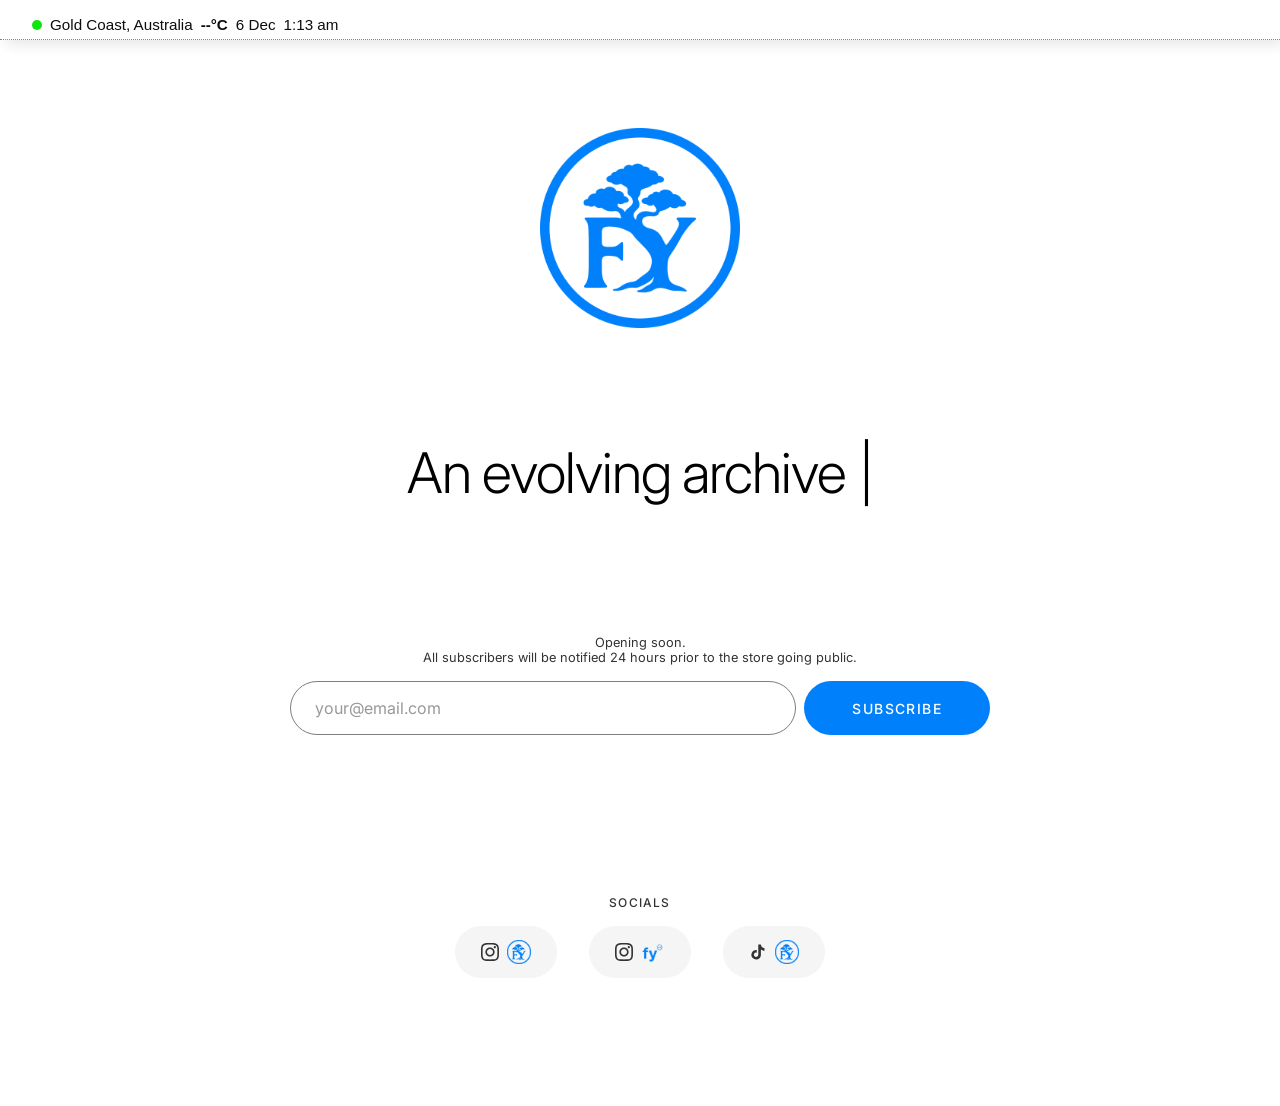
==== commit 7b84c5cf: "Update Landing Page" ====
--- a/index.html
+++ b/index.html
@@ -52,12 +52,14 @@
             <p class="description">Our department of research identifying creative works from around the world.</p>
         </section> -->
 
-        <a class="home-btn" href="archive.html">Enter</a>
+       <!-- <a class="home-btn" href="archive.html">Enter</a>-->
 
         <!-- Email Form -->
         <section class="email-section">
             <div class="email-home-form-text">
-                <p>Research Department: Issue 01</p><span>A printed archive. Limited Release.</span> <p>Subscribe to be notified.</p>
+                <p>Opening soon.</p><span>
+                    <p>All subscribers will be notified 24 hours prior to the store going public.</p>
+                </span>
               </div>
             <div id="mc_embed_signup">
                 <form action="https://futureyoupsd.us2.list-manage.com/subscribe/post?u=0abd978b85418b3a0f5584ee5&amp;id=96c06edeb6&amp;f_id=0019c2e1f0"
--- a/styles.css
+++ b/styles.css
@@ -364,6 +364,7 @@
   width: clamp(120px, 30vw, 200px);
   height: auto;
   object-fit: contain;
+  margin-bottom: -1rem; /* Adjusts spacing below the logo */
 }
 
 /* ===================================
@@ -371,7 +372,7 @@
    =================================== */
 
 .tagline {
-  font-size: clamp(2rem, 5vw, 3.5rem);
+  font-size: clamp(1rem, 5vw, 2.5rem);
   font-weight: 300;
   letter-spacing: -0.02em;
   line-height: 1.2;
@@ -408,7 +409,8 @@
 
 /* Home Enter Button */
 .home-btn {
-  margin-top: var(--space-xs);
+  margin-top: -2rem;
+  margin-bottom: -2rem;
   padding: 0.75rem 2rem;
   background: var(--color-blue);
   border: none;
@@ -485,7 +487,7 @@
 .email-home-form-text {
   font-size: 0.8rem;
   color: var(--color-gray-dark);
-  margin-bottom: var(--space-xs);
+  margin-bottom: var(--space-sm);
 }
 
 .email-home-form-text p:first-child {
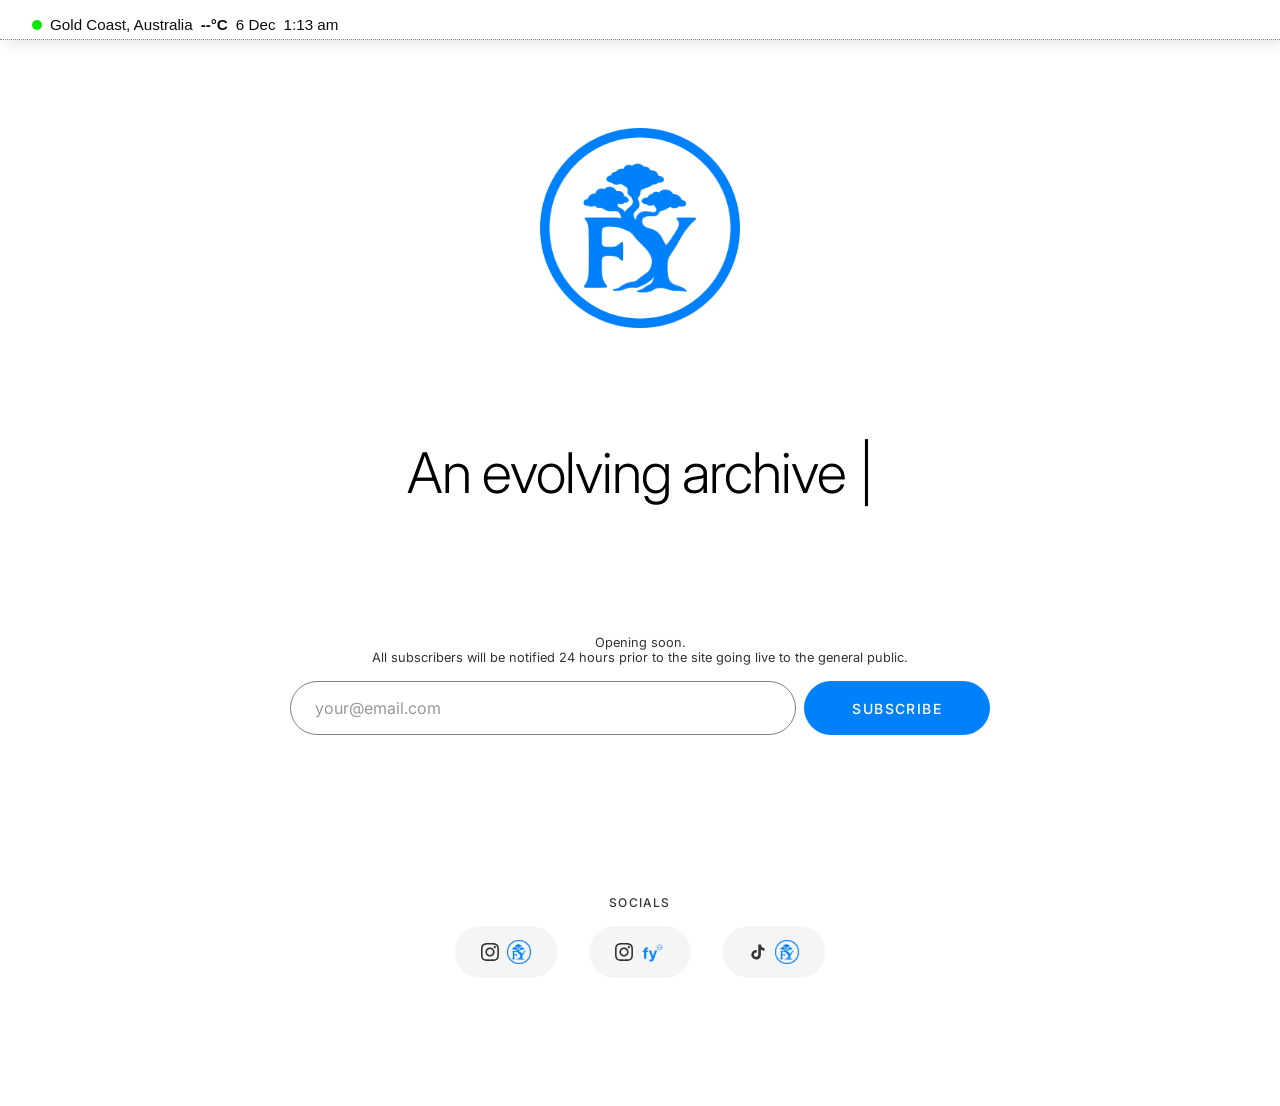
==== commit 5d5dd1c4: "Update index.html" ====
--- a/index.html
+++ b/index.html
@@ -58,7 +58,7 @@
         <section class="email-section">
             <div class="email-home-form-text">
                 <p>Opening soon.</p><span>
-                    <p>All subscribers will be notified 24 hours prior to the store going public.</p>
+                    <p>All subscribers will be notified 24 hours prior to the site going live to the general public.</p>
                 </span>
               </div>
             <div id="mc_embed_signup">
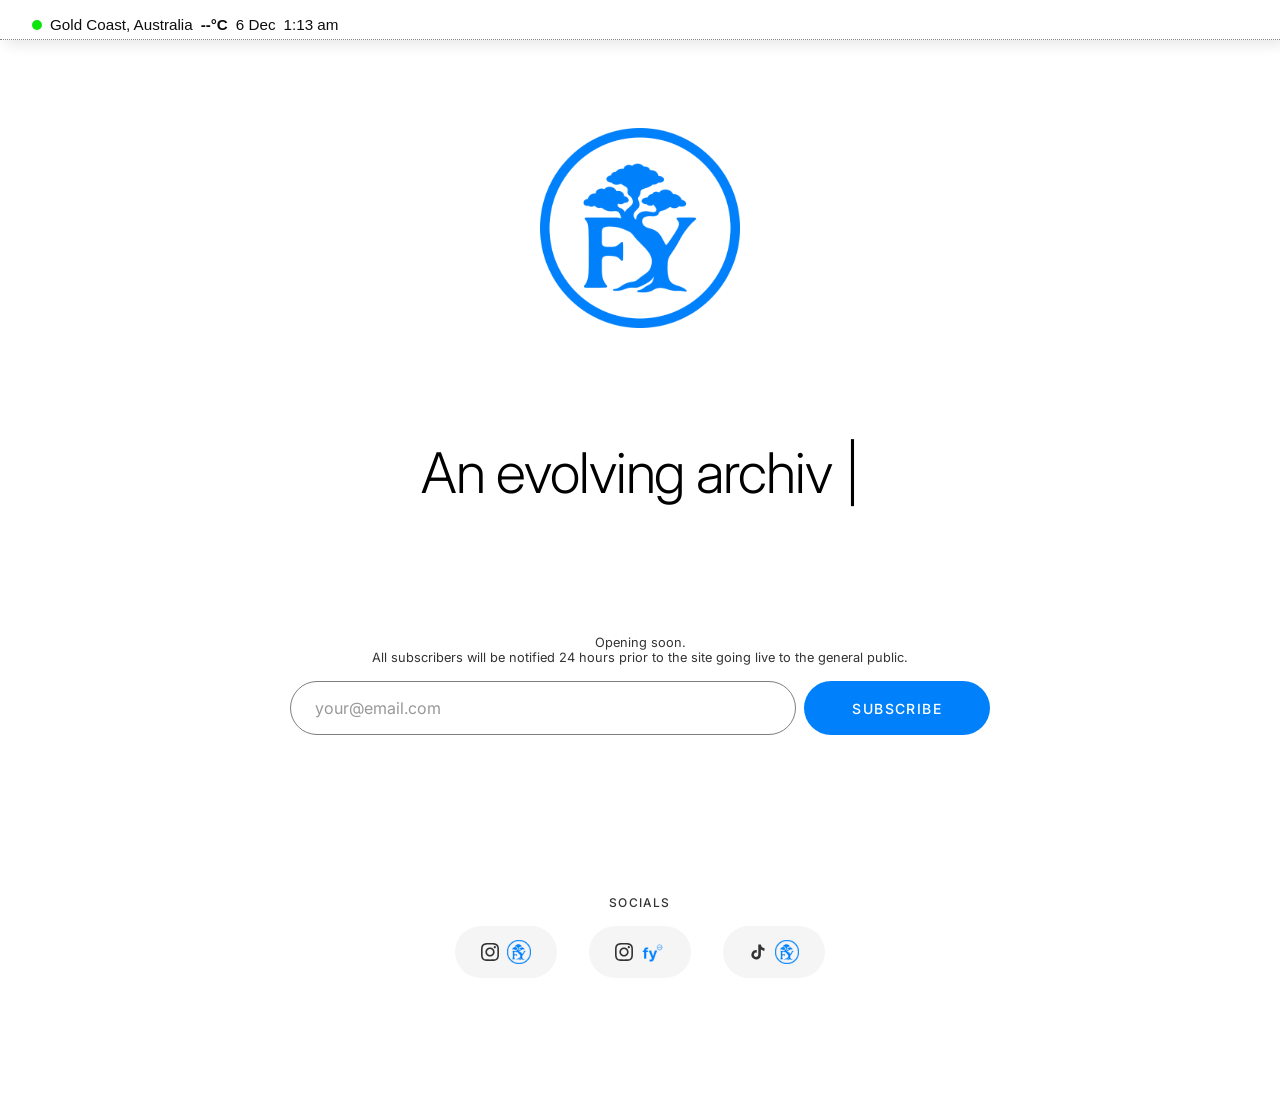
==== commit 1f601542: "Update index.html" ====
--- a/index.html
+++ b/index.html
@@ -6,7 +6,7 @@
     <meta name="apple-mobile-web-app-capable" content="yes">
     <meta name="apple-mobile-web-app-status-bar-style" content="black-translucent">
     <meta name="format-detection" content="telephone=no">
-    <title>FUTUREYOU - A Creative Index</title>
+    <title>FUTUREYOU</title>
     <meta name="description" content="Our department of research identifying creative works from around the world.">
 
     <!-- Favicon -->
